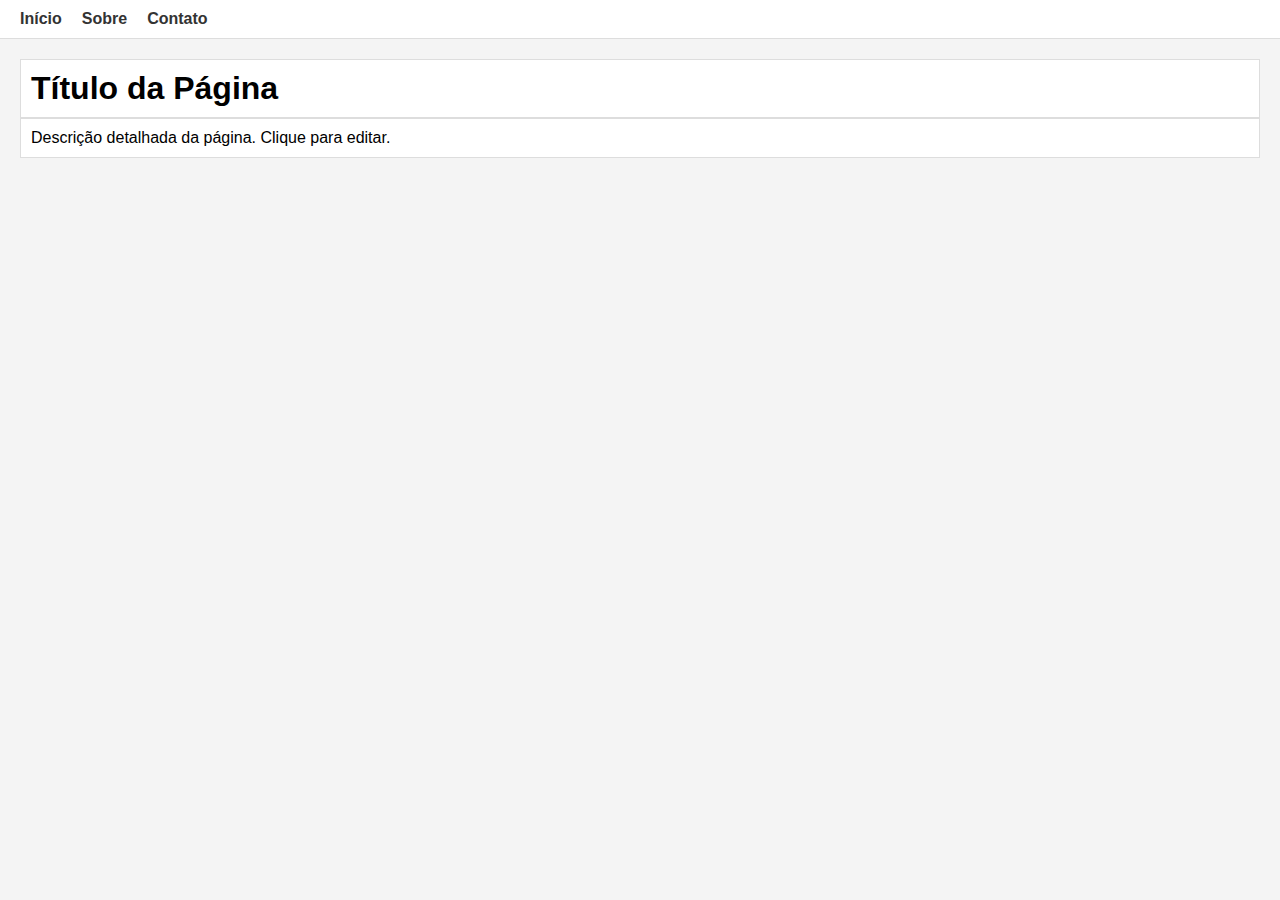
==== Pedrin/index.html @ 540e0f9c "Add files via upload" ====
<!DOCTYPE html>
<html lang="pt-BR">
<head>
    <meta charset="UTF-8">
    <meta name="viewport" content="width=device-width, initial-scale=1.0">
    <title>Página de Exemplo</title>
    <link rel="stylesheet" href="styles.css">
</head>
<body>
    <header>
        <nav>
            <ul id="menu">
                <li><a href="#" onclick="editMenuItem(event)">Início</a></li>
                <li><a href="#" onclick="editMenuItem(event)">Sobre</a></li>
                <li><a href="#" onclick="editMenuItem(event)">Contato</a></li>
            </ul>
        </nav>
    </header>
    <main>
        <section id="details">
            <h1 id="page-title">Título da Página</h1>
            <p id="page-description">Descrição detalhada da página. Clique para editar.</p>
        </section>
    </main>
    <script src="scripts.js"></script>
</body>
</html>
---- Pedrin/styles.css ----
body {
    font-family: Arial, sans-serif;
    margin: 0;
    padding: 0;
    background-color: #f4f4f4;
}

header {
    background-color: #fff;
    border-bottom: 1px solid #ddd;
    padding: 10px 20px;
}

nav ul {
    list-style-type: none;
    margin: 0;
    padding: 0;
    display: flex;
}

nav ul li {
    margin-right: 20px;
}

nav ul li a {
    text-decoration: none;
    color: #333;
    font-weight: bold;
}

main {
    padding: 20px;
}

#page-title, #page-description {
    border: 1px solid #ddd;
    background-color: #fff;
    padding: 10px;
    margin: 0;
    cursor: pointer;
}

#page-title:hover, #page-description:hover {
    background-color: #eee;
}
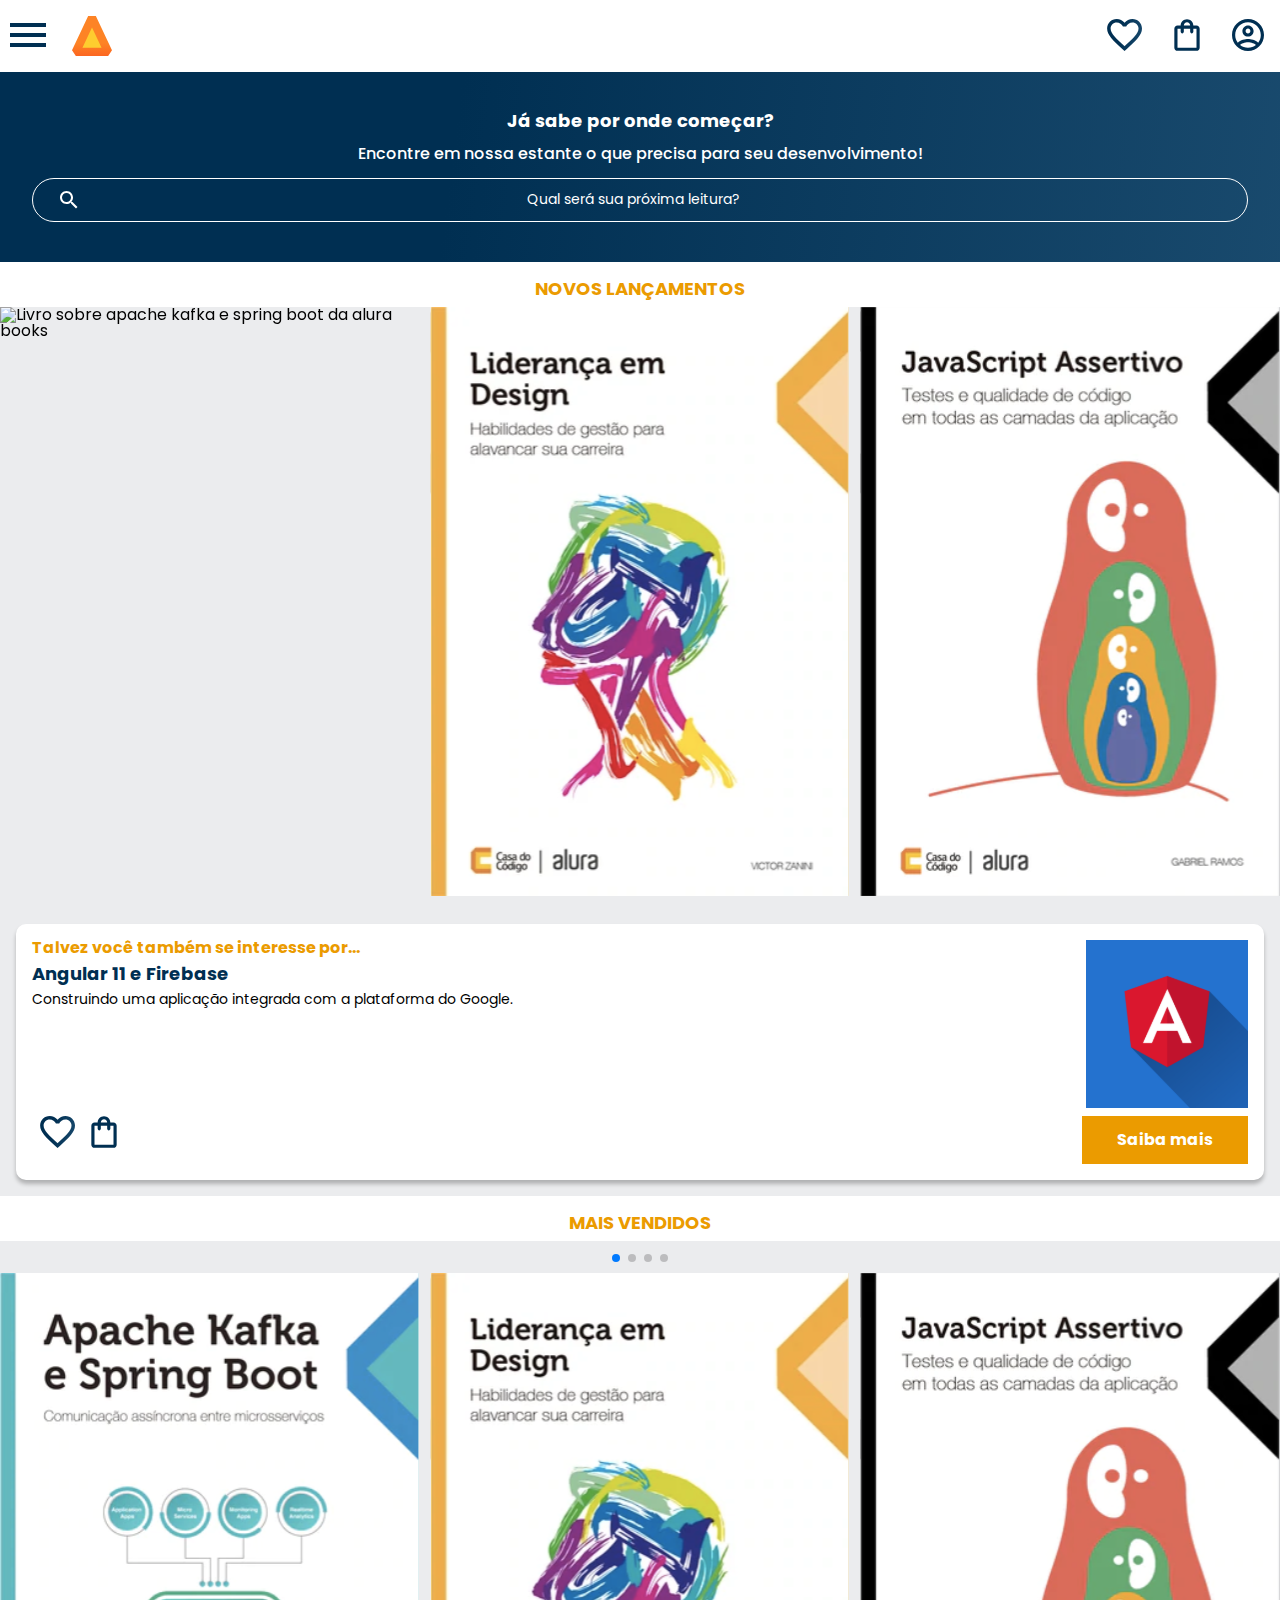
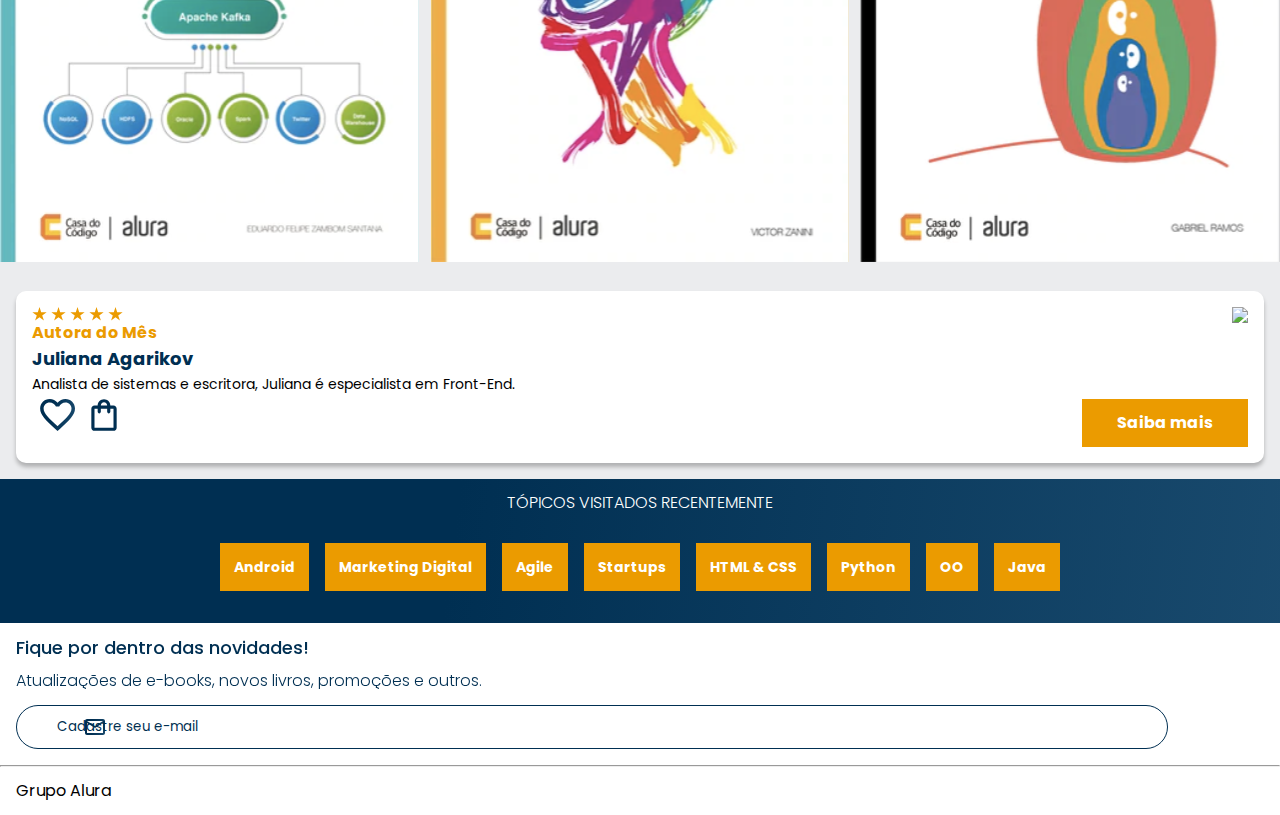
==== commit 5e8dab55: "Add files via upload" ====
--- a/Pedrin/index.html
+++ b/Pedrin/index.html
@@ -1,28 +1,223 @@
 <!DOCTYPE html>
-<html lang="pt-BR">
+<html>
+
 <head>
-    <meta charset="UTF-8">
-    <meta name="viewport" content="width=device-width, initial-scale=1.0">
-    <title>Página de Exemplo</title>
-    <link rel="stylesheet" href="styles.css">
+  <meta charset="UTF-8">
+  <meta name="viewport" content="width=device-width, initial-scale=1.0">
+  <title>AluraBooks</title>
+  <link rel="stylesheet" href="reset.css">
+  <link rel="preconnect" href="https://fonts.googleapis.com">
+  <link rel="preconnect" href="https://fonts.gstatic.com" crossorigin>
+  <link href="https://fonts.googleapis.com/css2?family=Poppins:wght@300;400;500;700&display=swap" rel="stylesheet">
+  <link rel="stylesheet" href="https://cdn.jsdelivr.net/npm/swiper@11/swiper-bundle.min.css" />
+  <link rel="stylesheet" href="styles.css">
 </head>
+
 <body>
-    <header>
-        <nav>
-            <ul id="menu">
-                <li><a href="#" onclick="editMenuItem(event)">Início</a></li>
-                <li><a href="#" onclick="editMenuItem(event)">Sobre</a></li>
-                <li><a href="#" onclick="editMenuItem(event)">Contato</a></li>
-            </ul>
-        </nav>
-    </header>
-    <main>
-        <section id="details">
-            <h1 id="page-title">Título da Página</h1>
-            <p id="page-description">Descrição detalhada da página. Clique para editar.</p>
-        </section>
-    </main>
-    <script src="scripts.js"></script>
+  <header class="cabeçalho">
+    <div class="container">
+      <input type="checkbox" id="menu" class="container__botao">
+      <label for="menu">
+        <span class="cabeçalho__menu-hamburguer container__imagem"></span>
+      </label>
+      <ul class="lista-menu">
+        <li class="lista-menu__titulo">Categorias</li>
+        <li class="lista-menu__item">
+          <a href="#" class="lista-menu__link">Programação</a>
+        </li>
+        <li class="lista-menu__item">
+          <a href="#" class="lista-menu__link">Front-end</a>
+        </li>
+        <li class="lista-menu__item">
+          <a href="#" class="lista-menu__link">Infraestrutura</a>
+        </li>
+        <li class="lista-menu__item">
+          <a href="#" class="lista-menu__link">Business</a>
+        </li>
+        <li class="lista-menu__item">
+          <a href="#" class="lista-menu__link">Design & UX</a>
+        </li>
+      </ul>
+      <img src="img/Logo.svg" alt="Logo da Alurabooks" class="container__imagem">
+    </div>
+    <div class="container">
+      <a href="#"><img src="img/Favoritos.svg" alt="Meus favoritos" class="container__imagem"></a>
+      <a href="#"><img src="img/Compras.svg" alt="Carrinhos de compras" class="container__imagem"></a>
+      <a href="#"><img src="img/Usuario.svg" alt="Meu perfil" class="container__imagem"></a>
+    </div>
+  </header>
+
+  <section class="banner">
+    <h2 class="banner__titulo">Já sabe por onde começar?</h2>
+    <p class="banner__texto">Encontre em nossa estante o que precisa para seu desenvolvimento!</p>
+    <input type="search" class="banner__pesquisa" placeholder="Qual será sua próxima leitura?">
+  </section>
+
+  <section class="carrossel">
+    <h2 class="carrossel__titulo">Novos lançamentos</h2>
+    <!-- Slider main container -->
+    <div class="swiper">
+      <!-- Additional required wrapper -->
+      <div class="swiper-wrapper">
+        <!-- Slides -->
+        <div class="swiper-slide"><img src="img/Apachekafka.svg"
+            alt="Livro sobre apache kafka e spring boot da alura books"></div>
+        <div class="swiper-slide"><img src="img/Liderança.svg"
+            alt="Livro sobre liderança em design design da alura books"></div>
+        <div class="swiper-slide"><img src="img/Javascript.svg" alt="Livro sobre javascript assertivo da alura books">
+        </div>
+        <div class="swiper-slide">
+          <img src="img/Guia Front-end.svg" alt="Livro Guia front end" />
+        </div>
+        <div class="swiper-slide">
+          <img src="img/Portugol.svg" alt="Livro sobre portugol" />
+        </div>
+        <div class="swiper-slide">
+          <img src="img/Acessibilidade.svg" alt="Livro sobre acessibilidade" />
+        </div>
+      </div>
+
+      <!-- If we need navigation buttons -->
+      <div class="swiper-button-prev"></div>
+      <div class="swiper-button-next"></div>
+
+    </div>
+
+    <div class="card">
+      <div class="card__descrição">
+        <div class="descrição">
+          <h3 class="descrição__titulo">Talvez você também se interesse por...</h3>
+          <h2 class="descrição__titulo-livro">Angular 11 e Firebase</h2>
+          <p class="descrição__texto">
+            Construindo uma aplicação integrada com a plataforma do Google.
+          </p>
+        </div>
+        <img src="img/Angular.svg" class="descrição__imagem" />
+      </div>
+      <div class="card__botões">
+        <ul class="botões">
+          <li class="botões__item">
+            <img src="img/Favoritos.svg" alt="Favoritar livro" />
+          </li>
+          <li class="botões__item">
+            <img src="img/Compras.svg" alt="Adicionar no carrinho de compras" />
+          </li>
+        </ul>
+        <a href="#" class="botões__ancora">Saiba mais</a>
+      </div>
+    </div>
+
+  </section>
+
+  <section class=”carrossel”>
+    <h2 class="carrossel__titulo">Mais vendidos</h2>
+    <div class="swiper">
+      <!-- Additional required wrapper -->
+      <!-- If we need pagination -->
+      <div class="swiper-pagination"></div>
+
+      <div class="swiper-wrapper">
+        <!-- Slides -->
+        <div class="swiper-slide"><img src="img/ApacheKafka.svg"
+            alt="Livro sobre apache kafka e spring boot da alura books"></div>
+        <div class="swiper-slide"><img src="img/Liderança.svg" alt="Livro sobre liderança em design da alura books">
+        </div>
+        <div class="swiper-slide"><img src="img/Javascript.svg" alt="Livro sobre javascript assertivo da alurabooks">
+        </div>
+        <div class="swiper-slide"><img src="img/Guia Front-end.svg" alt="Livro Guia front end"></div>
+        <div class="swiper-slide"><img src="img/Portugol.svg" alt="Livro sobre portugol"></div>
+        <div class="swiper-slide"><img src="img/Acessibilidade.svg" alt="livro sobre acessibilidade"></div>
+      </div>
+
+      <!-- If we need navigation buttons -->
+      <div class="swiper-button-prev"></div>
+      <div class="swiper-button-next"></div>
+    </div>
+
+    <div class="card">
+      <!-- 1º linha -->
+      <div class="card__descrição">
+        <!-- 1º coluna -->
+        <div class="descrição">
+          <img src="img/Estrelinhas.svg" alt="Avaliação 5 estrelas">
+          <h3 class="descrição__titulo">Autora do Mês</h3>
+          <h2 class="descrição__titulo-livro">Juliana Agarikov</h2>
+          <p class="descrição__texto">Analista de sistemas e escritora, Juliana é especialista em Front-End.
+          </p>
+        </div>
+        <!-- 2º coluna -->
+        <img src="img/Escritora.svg" class="descrição__imagem">
+      </div>
+
+      <!-- 2º linha -->
+      <div class="card__botões">
+        <!-- 1º coluna -->
+        <ul class="botões">
+          <li class="botões__item"><img src="img/Favoritos.svg" alt="Favoritar livro"></li>
+          <li class="botões__item"><img src="img/Compras.svg" alt="Adicionar no carrinho de compras"></li>
+        </ul>
+        <!-- 2º coluna -->
+        <a href="#" class="botões__ancora">Saiba mais</a>
+      </div>
+    </div>
+
+
+
+  </section>
+
+  <section class="tópicos">
+    <h2 class="tópicos__titulo">TÓPICOS VISITADOS RECENTEMENTE</h2>
+    <ul class="tópicos__lista">
+      <li class="tópicos__item"><a href="#" class="tópicos__link">Android</a></li>
+      <li class="tópicos__item">
+        <a href="#" class="tópicos__link">Marketing Digital</a>
+      </li>
+      <li class="tópicos__item">
+        <a href="#" class="tópicos__link">Agile</a>
+      </li>
+      <li class="tópicos__item">
+        <a href="#" class="tópicos__link">Startups</a>
+      </li>
+      <li class="tópicos__item">
+        <a href="#" class="tópicos__link">HTML & CSS</a>
+      </li>
+      <li class="tópicos__item">
+        <a href="#" class="tópicos__link">Python</a>
+      </li>
+      <li class="tópicos__item">
+        <a href="#" class="tópicos__link">OO</a>
+      </li>
+      <li class="tópicos__item">
+        <a href="#" class="tópicos__link">Java</a>
+      </li>
+    </ul>
+  </section>
+
+  <section class="contato">
+    <h2 class="contato__titulo">Fique por dentro das novidades!</h2>
+    <p class="contato__texto">
+      Atualizações de e-books, novos livros, promoções e outros.
+    </p>
+    <input type="email" placeholder="Cadastre seu e-mail" class="contato__email" />
+  </section>
+
+  <hr />
+
+  <footer class="rodapé">
+    <h2 class="rodapé__titulo">Grupo Alura</h2>
+  </footer>
+
+  <script src="https://cdn.jsdelivr.net/npm/swiper@11/swiper-bundle.min.js"></script>
+  <script>
+    const swiper = new Swiper(".swiper", {
+      spaceBetween: 10,
+      slidesPerView: 3,
+      pagination: {
+        el: ".swiper-pagination",
+        type: "bullets",
+      },
+    });
+  </script>
 </body>
-</html>
-
+
+</html>--- a/Pedrin/styles.css
+++ b/Pedrin/styles.css
@@ -1,46 +1,22 @@
-body {
-    font-family: Arial, sans-serif;
-    margin: 0;
-    padding: 0;
-    background-color: #f4f4f4;
-}
-
-header {
-    background-color: #fff;
-    border-bottom: 1px solid #ddd;
-    padding: 10px 20px;
-}
-
-nav ul {
-    list-style-type: none;
-    margin: 0;
-    padding: 0;
-    display: flex;
-}
-
-nav ul li {
-    margin-right: 20px;
-}
-
-nav ul li a {
-    text-decoration: none;
-    color: #333;
-    font-weight: bold;
-}
-
-main {
-    padding: 20px;
-}
-
-#page-title, #page-description {
-    border: 1px solid #ddd;
-    background-color: #fff;
-    padding: 10px;
-    margin: 0;
-    cursor: pointer;
-}
-
-#page-title:hover, #page-description:hover {
-    background-color: #eee;
-}
-
+@import url("styles/header.css");
+@import url("styles/banner.css");
+@import url("styles/carrossel.css");
+@import url("styles/topicos.css");
+@import url("styles/contato.css");
+@import url("styles/rodapé.css");
+
+:root {
+    --cor-de-fundo: #EBECEE;
+    --branco: #FFFFFF;
+    --laranja: #EB9B00;
+    --azul-degrade: linear-gradient(97.54deg, #002f52 35.49%, #326589 165.37%);
+    --fonte-principal: "Poppins";
+    --azul: #002F52;
+}
+
+body {
+    background-color: var(--cor-de-fundo);
+    font-family: var(--fonte-principal);
+    font-size: 16px;
+    font-weight: 400;
+}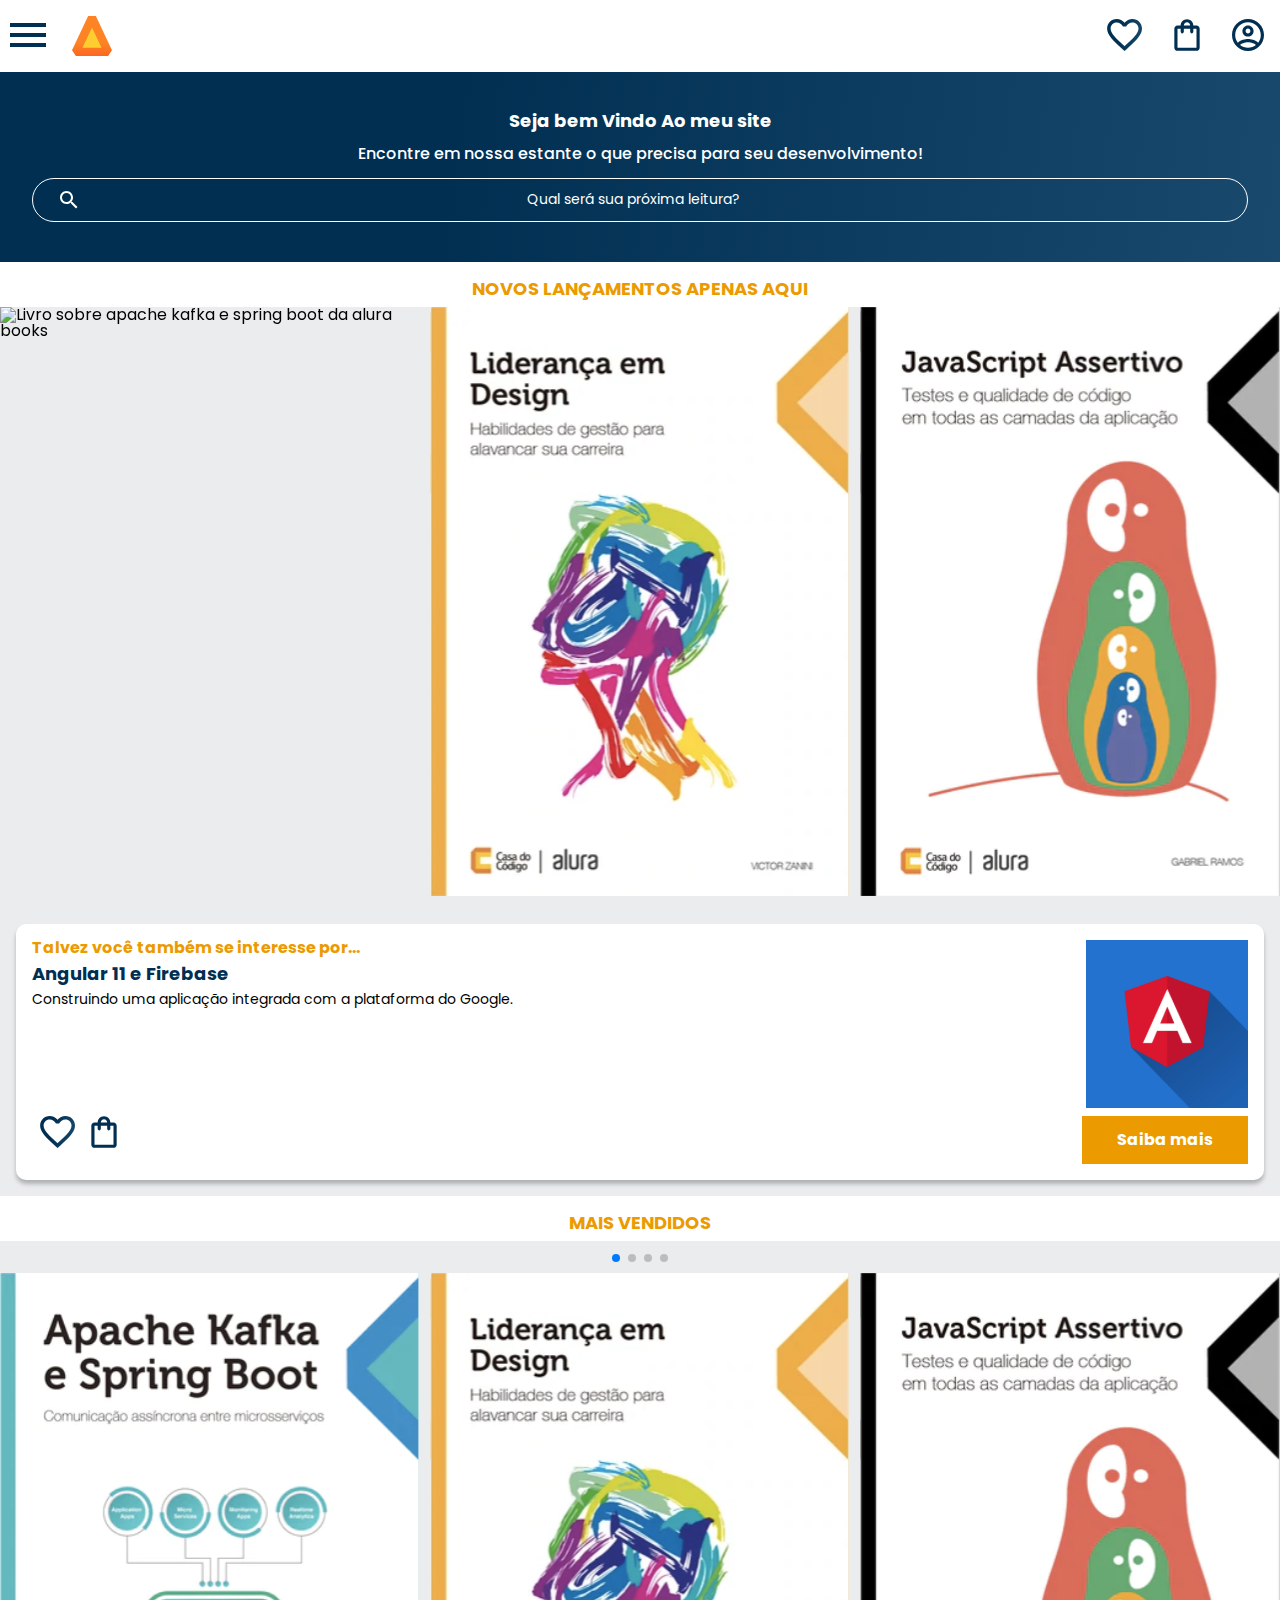
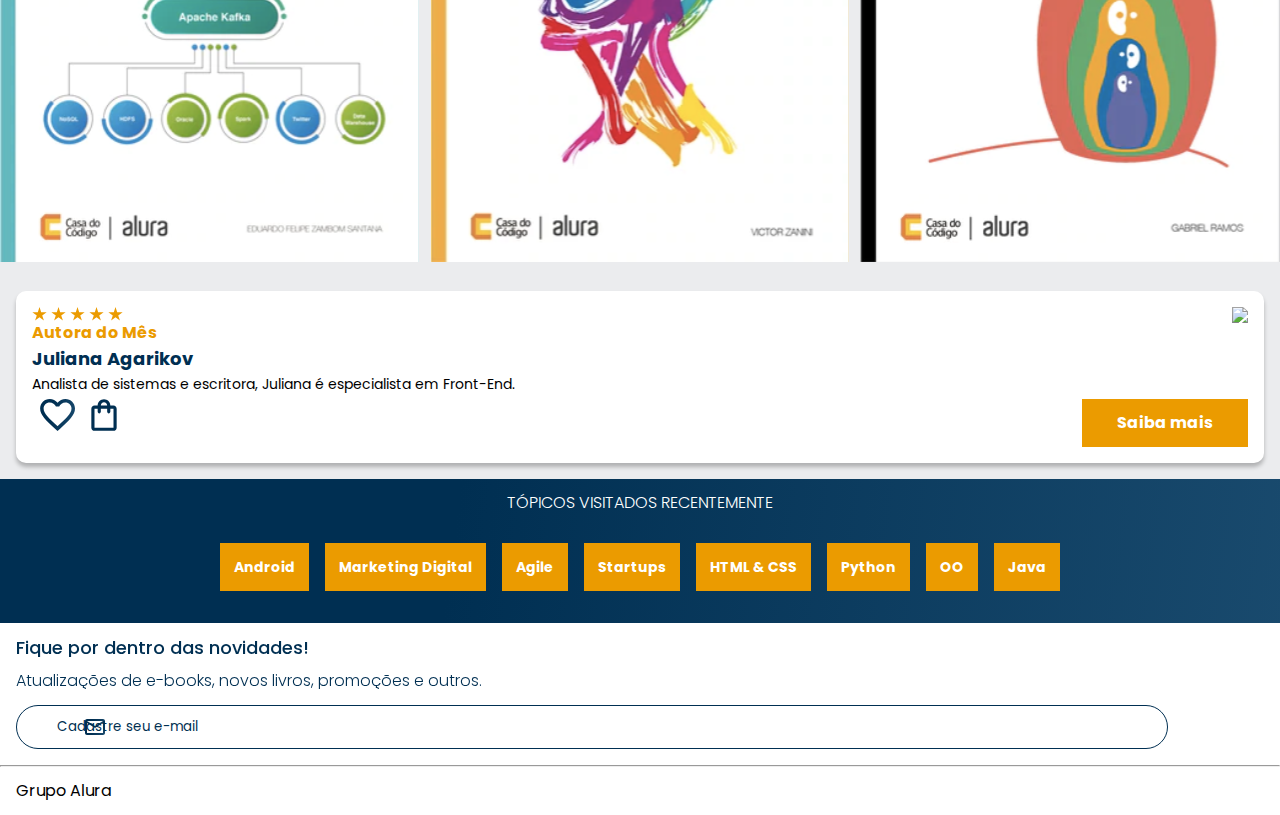
==== commit 79572a01: "Add files via upload" ====
--- a/Pedrin/index.html
+++ b/Pedrin/index.html
@@ -48,13 +48,13 @@
   </header>
 
   <section class="banner">
-    <h2 class="banner__titulo">Já sabe por onde começar?</h2>
+    <h2 class="banner__titulo">Seja bem Vindo Ao meu site</h2>
     <p class="banner__texto">Encontre em nossa estante o que precisa para seu desenvolvimento!</p>
     <input type="search" class="banner__pesquisa" placeholder="Qual será sua próxima leitura?">
   </section>
 
   <section class="carrossel">
-    <h2 class="carrossel__titulo">Novos lançamentos</h2>
+    <h2 class="carrossel__titulo">Novos lançamentos Apenas aqui</h2>
     <!-- Slider main container -->
     <div class="swiper">
       <!-- Additional required wrapper -->
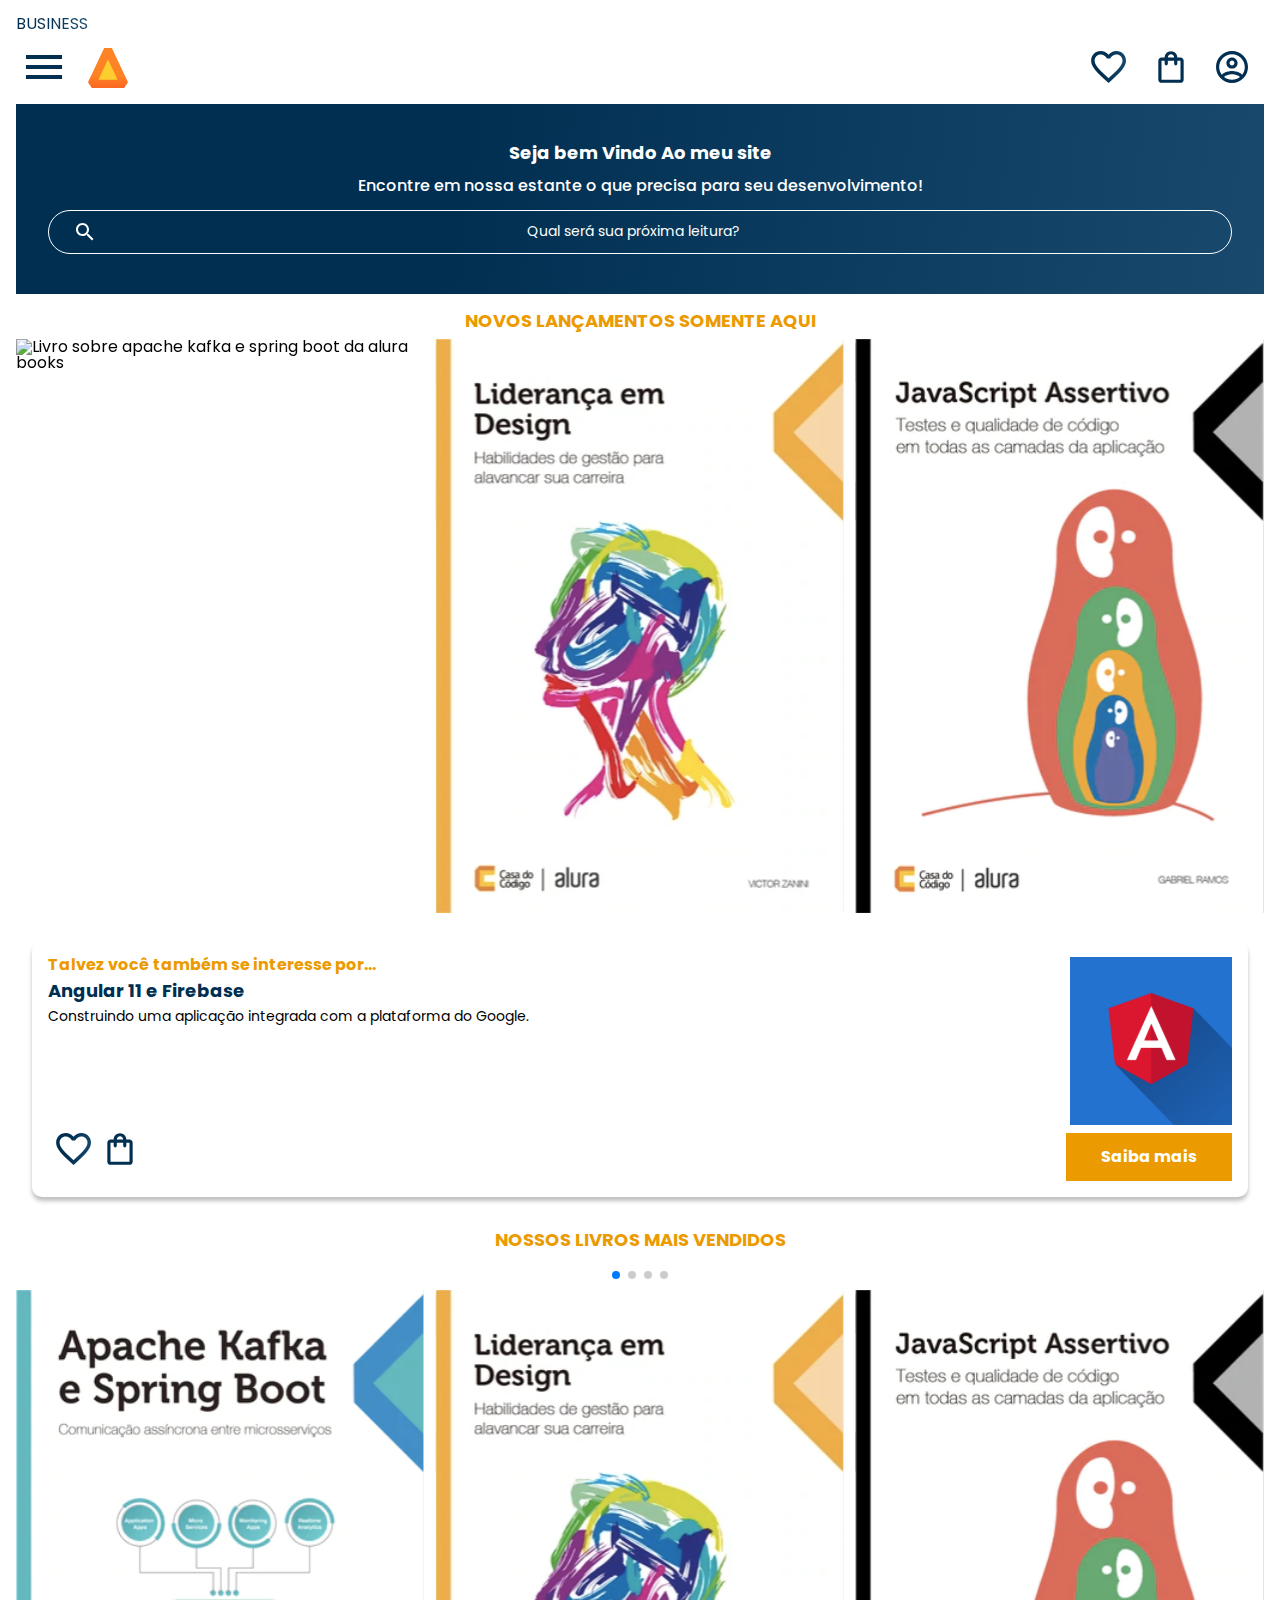
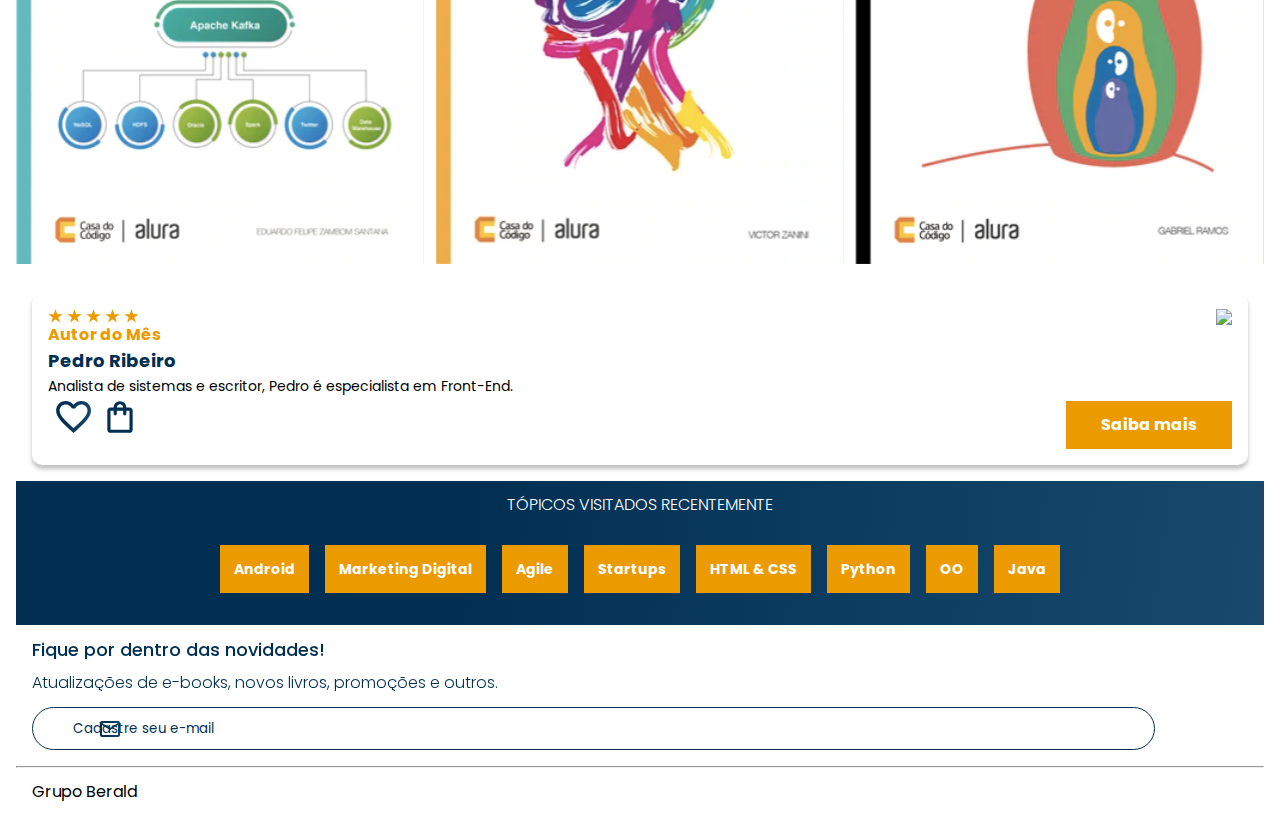
==== commit 91fd0334: "Add files via upload" ====
--- a/Pedrin/index.html
+++ b/Pedrin/index.html
@@ -14,6 +14,9 @@
 </head>
 
 <body>
+        </li>
+        <li class="lista-menu__item">
+          <a href="#" class="lista-menu__link">Business</a>
   <header class="cabeçalho">
     <div class="container">
       <input type="checkbox" id="menu" class="container__botao">
@@ -54,7 +57,7 @@
   </section>
 
   <section class="carrossel">
-    <h2 class="carrossel__titulo">Novos lançamentos Apenas aqui</h2>
+    <h2 class="carrossel__titulo">Novos lançamentos Somente aqui</h2>
     <!-- Slider main container -->
     <div class="swiper">
       <!-- Additional required wrapper -->
@@ -110,7 +113,7 @@
   </section>
 
   <section class=”carrossel”>
-    <h2 class="carrossel__titulo">Mais vendidos</h2>
+    <h2 class="carrossel__titulo">Nossos livros Mais vendidos</h2>
     <div class="swiper">
       <!-- Additional required wrapper -->
       <!-- If we need pagination -->
@@ -140,9 +143,9 @@
         <!-- 1º coluna -->
         <div class="descrição">
           <img src="img/Estrelinhas.svg" alt="Avaliação 5 estrelas">
-          <h3 class="descrição__titulo">Autora do Mês</h3>
-          <h2 class="descrição__titulo-livro">Juliana Agarikov</h2>
-          <p class="descrição__texto">Analista de sistemas e escritora, Juliana é especialista em Front-End.
+          <h3 class="descrição__titulo">Autor do Mês</h3>
+          <h2 class="descrição__titulo-livro">Pedro Ribeiro</h2>
+          <p class="descrição__texto">Analista de sistemas e escritor, Pedro é especialista em Front-End.
           </p>
         </div>
         <!-- 2º coluna -->
@@ -204,7 +207,7 @@
   <hr />
 
   <footer class="rodapé">
-    <h2 class="rodapé__titulo">Grupo Alura</h2>
+    <h2 class="rodapé__titulo">Grupo Berald</h2>
   </footer>
 
   <script src="https://cdn.jsdelivr.net/npm/swiper@11/swiper-bundle.min.js"></script>
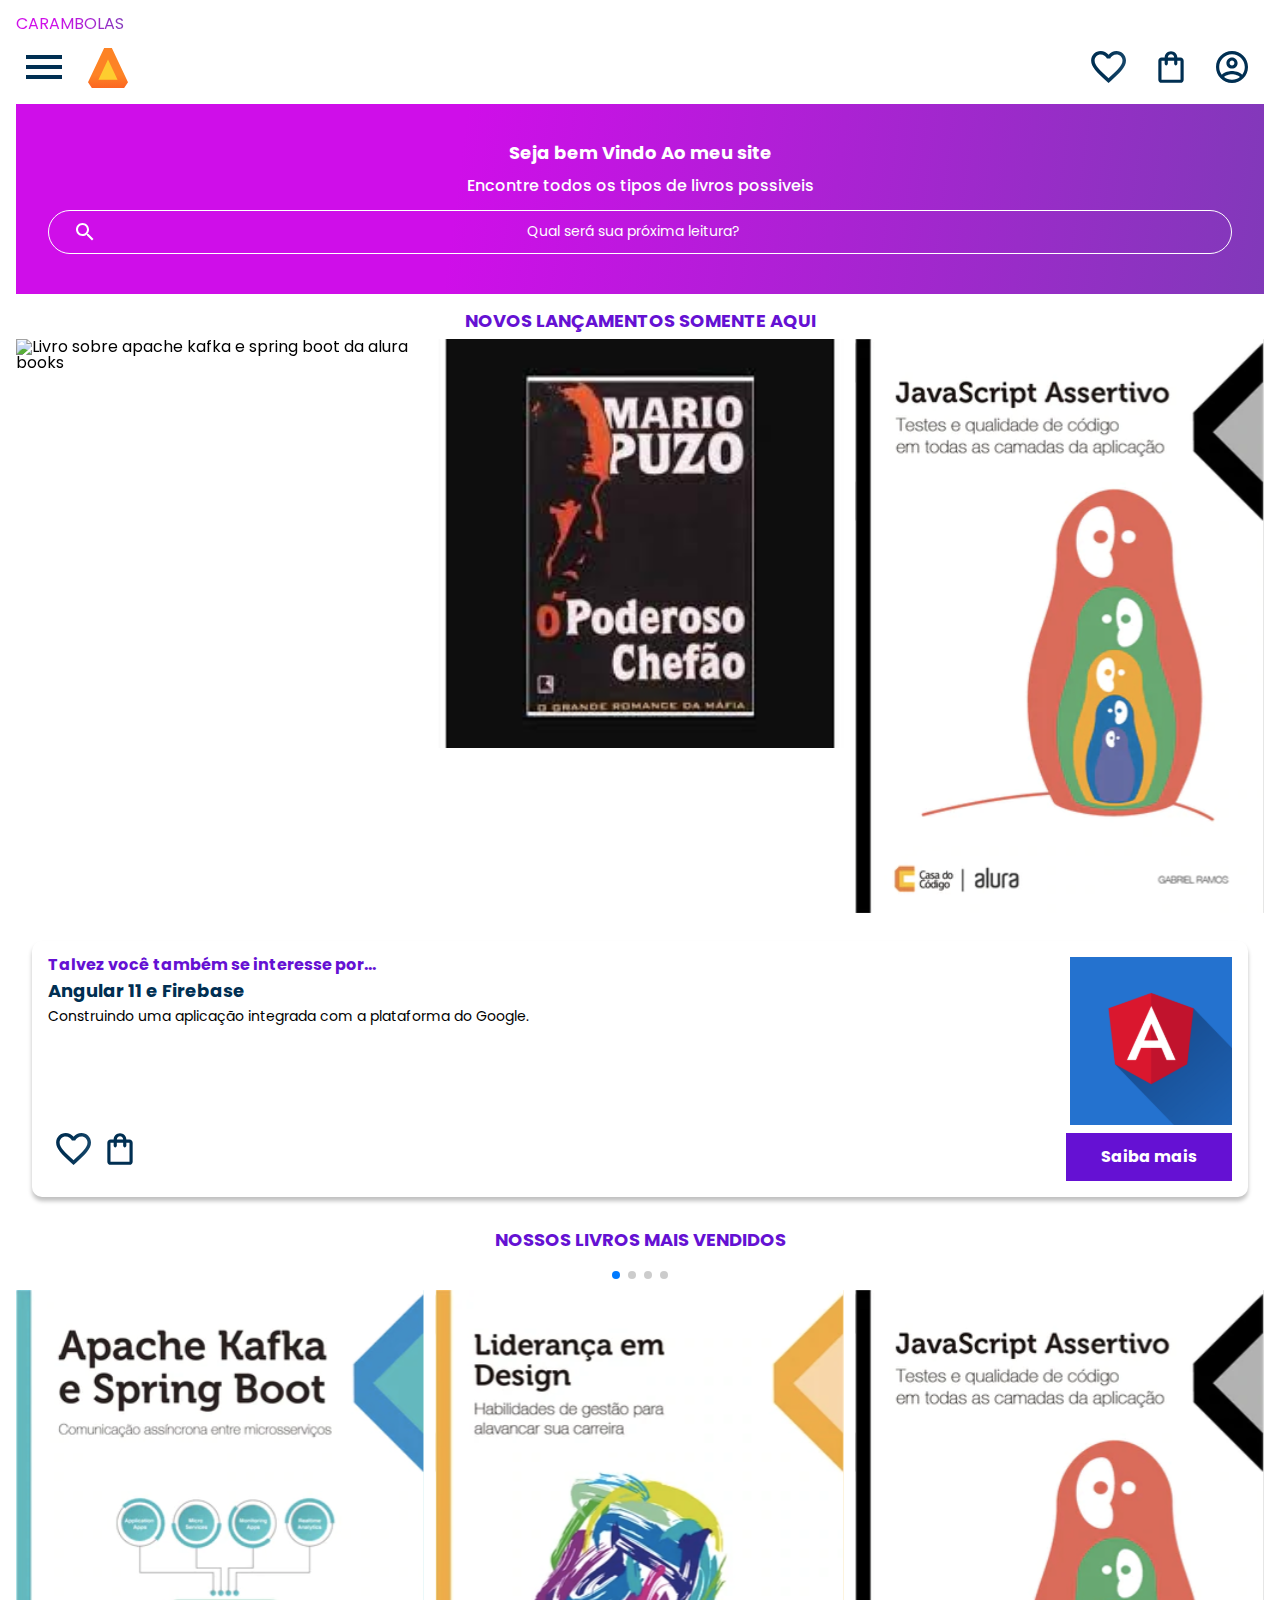
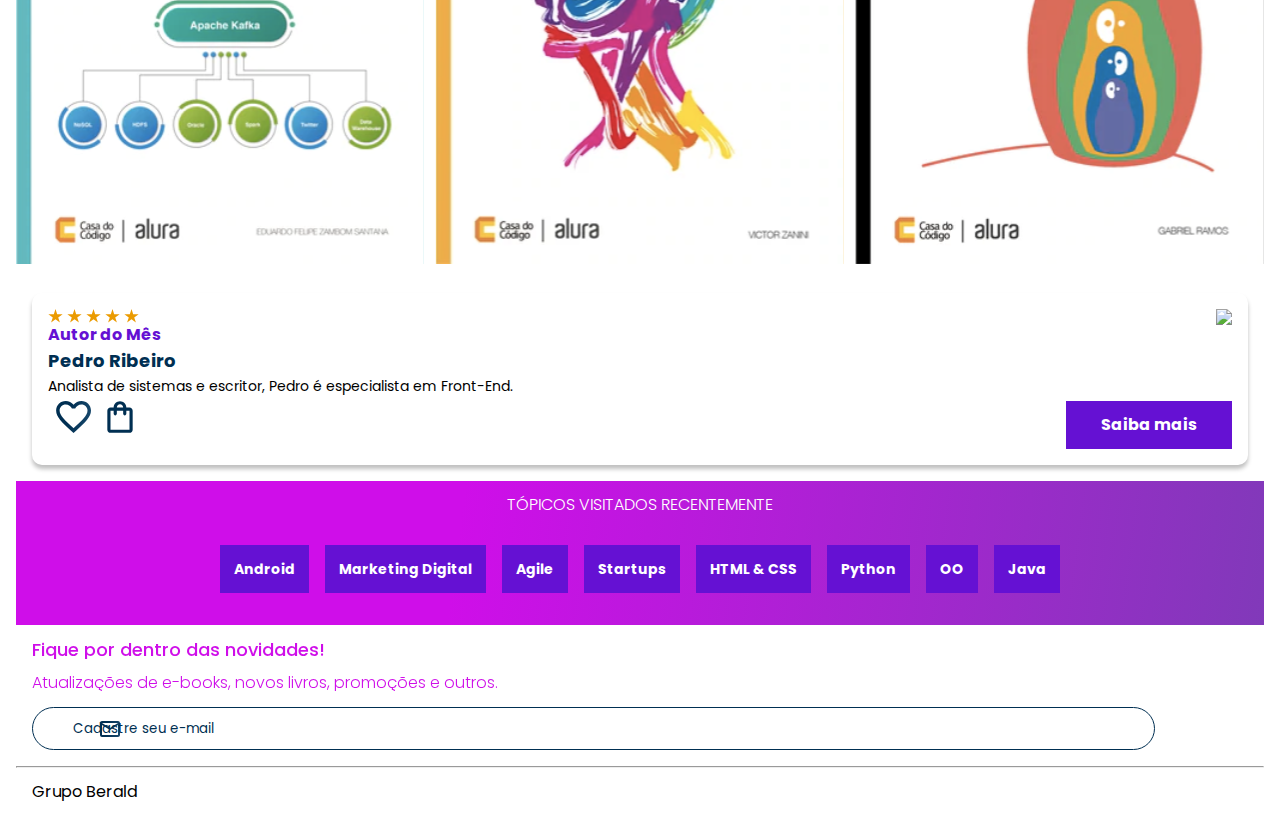
==== commit 3c47072d: "Add files via upload" ====
--- a/Pedrin/index.html
+++ b/Pedrin/index.html
@@ -16,7 +16,7 @@
 <body>
         </li>
         <li class="lista-menu__item">
-          <a href="#" class="lista-menu__link">Business</a>
+          <a href="#" class="lista-menu__link">Carambolas</a>
   <header class="cabeçalho">
     <div class="container">
       <input type="checkbox" id="menu" class="container__botao">
@@ -52,7 +52,7 @@
 
   <section class="banner">
     <h2 class="banner__titulo">Seja bem Vindo Ao meu site</h2>
-    <p class="banner__texto">Encontre em nossa estante o que precisa para seu desenvolvimento!</p>
+    <p class="banner__texto">Encontre todos os tipos de livros possiveis</p>
     <input type="search" class="banner__pesquisa" placeholder="Qual será sua próxima leitura?">
   </section>
 
@@ -65,7 +65,7 @@
         <!-- Slides -->
         <div class="swiper-slide"><img src="img/Apachekafka.svg"
             alt="Livro sobre apache kafka e spring boot da alura books"></div>
-        <div class="swiper-slide"><img src="img/Liderança.svg"
+        <div class="swiper-slide"><img src="img/Poderoso Chefao.jpeg"
             alt="Livro sobre liderança em design design da alura books"></div>
         <div class="swiper-slide"><img src="img/Javascript.svg" alt="Livro sobre javascript assertivo da alura books">
         </div>
--- a/Pedrin/styles.css
+++ b/Pedrin/styles.css
@@ -8,8 +8,8 @@
 :root {
     --cor-de-fundo: #EBECEE;
     --branco: #FFFFFF;
-    --laranja: #EB9B00;
-    --azul-degrade: linear-gradient(97.54deg, #002f52 35.49%, #326589 165.37%);
+    --laranja: #6511d3;
+    --azul-degrade: linear-gradient(97.54deg, #cf0ee9 35.49%, #326589 165.37%);
     --fonte-principal: "Poppins";
     --azul: #002F52;
 }
